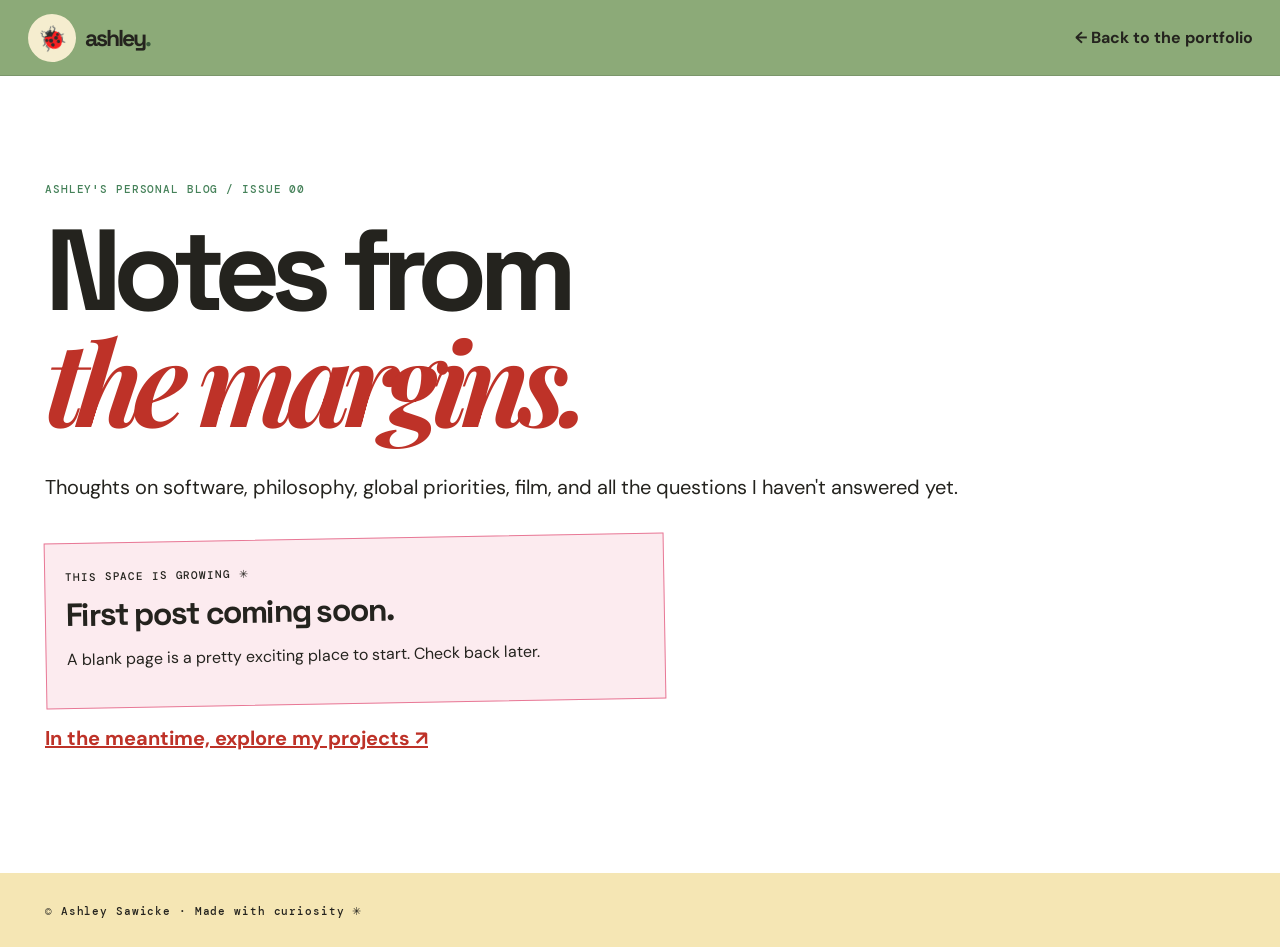
==== blog/index.html @ 568b3138 "Add blog placeholder page with portfolio navigation" ====
<!doctype html><html lang="en"><head><meta charset="utf-8"><meta name="viewport" content="width=device-width,initial-scale=1"><meta name="description" content="Thoughts on technology, philosophy, film, and global priorities by Ashley Sawicke."><title>Writing — Ashley Sawicke</title><link rel="preconnect" href="https://fonts.googleapis.com"><link href="https://fonts.googleapis.com/css2?family=DM+Mono:wght@400;500&family=DM+Sans:wght@400;500;600&family=Space+Grotesk:wght@500;700&family=Playfair+Display:ital,wght@1,600&display=swap" rel="stylesheet"><link rel="stylesheet" href="../style.css"><style>body{min-height:100vh;display:flex;flex-direction:column}.blog-page{flex:1;display:grid;align-items:center;padding:100px 0}.blog-page h1{font:700 clamp(4rem,9vw,8rem)/.95 'Space Grotesk';letter-spacing:-.08em;margin:16px 0 30px}.blog-page h1 em{font-family:'Playfair Display';color:var(--rust)}.blog-page p{font-size:20px}.blog-note{margin-top:36px;border:1px solid var(--pink);background:#fcebef;padding:20px;max-width:620px;transform:rotate(-1deg)}.blog-page a{color:var(--rust);font-weight:700}.blog-footer{padding:25px 0;background:var(--butter)}</style><script src="../script.js" defer></script></head><body><a class="skip-link" href="#main">Skip to content</a><header class="site-header"><nav class="nav-inner" aria-label="Blog navigation"><a class="brand" href="../#home"><span class="ladybug" aria-hidden="true">🐞</span><span>ashley<span class="brand-dot">.</span></span></a><a style="margin-left:auto;font-weight:700;text-decoration:none" href="../#home">← Back to the portfolio</a></nav></header><main class="blog-page" id="main"><div class="container"><span class="section-index">ASHLEY'S PERSONAL BLOG / ISSUE 00</span><h1>Notes from<br><em>the margins.</em></h1><p>Thoughts on software, philosophy, global priorities, film, and all the questions I haven't answered yet.</p><div class="blog-note"><span class="eyebrow">THIS SPACE IS GROWING ✳</span><h2 style="font-size:2rem;margin:10px 0">First post coming soon.</h2><p style="font-size:16px">A blank page is a pretty exciting place to start. Check back later.</p></div><p><a href="../#projects">In the meantime, explore my projects ↗</a></p></div></main><div class="blog-footer"><div class="container"><span class="eyebrow">© Ashley Sawicke · Made with curiosity ✳</span></div></div></body></html>
---- style.css ----
:root{--sage:rgb(140,170,120);--forest:rgb(70,130,90);--rust:rgb(190,50,40);--coral:rgb(235,95,55);--orange:rgb(240,150,70);--gold:rgb(225,175,80);--butter:rgb(245,230,180);--rose:rgb(245,200,190);--pink:rgb(232,120,150);--berry:rgb(190,60,90);--teal:rgb(70,150,150);--blue:rgb(140,175,190);--ink:#24231e;--muted:#575c54;--border:#d9dcd4}*{box-sizing:border-box}html{scroll-behavior:smooth;scroll-padding-top:89px}body{margin:0;color:var(--ink);background:#fff;font-family:'DM Sans',Arial,sans-serif;line-height:1.48;-webkit-font-smoothing:antialiased}a{color:inherit}button{font:inherit}a:focus-visible,button:focus-visible{outline:3px solid var(--berry);outline-offset:4px}::selection{background:var(--butter)}.container{width:min(1190px,calc(100% - 70px));margin:0 auto}.skip-link{position:absolute;z-index:99;top:-80px;left:15px;background:white;padding:13px}.skip-link:focus{top:10px}.eyebrow,.section-index,.project-meta,.hero-bottom,.thought-label small,.art-eyebrow,.disclosure,.hero-description small{font:500 11px/1.5 'DM Mono',monospace;letter-spacing:.08em}.site-header{height:76px;background:var(--sage);position:sticky;top:0;z-index:60;border-bottom:1px solid #7b966b}.nav-inner{height:100%;width:min(1270px,calc(100% - 55px));margin:auto;display:flex;align-items:center;gap:22px}.brand{text-decoration:none;display:flex;align-items:center;gap:9px;white-space:nowrap;font:700 23px 'Space Grotesk',sans-serif;letter-spacing:-.08em}.brand-dot{color:#39593b}.ladybug{background:#f5edcf;border-radius:50%;height:48px;width:48px;display:grid;place-items:center;transform:rotate(-12deg);transition:transform .25s}.brand:hover .ladybug{transform:rotate(14deg)}.nav-links{display:flex;margin-left:auto;gap:clamp(16px,2.6vw,35px);align-items:center}.nav-links a{text-decoration:none;font-weight:700;font-size:13px}.nav-links a:hover{text-decoration:underline;text-underline-offset:5px}.nav-links .nav-contact{border:1.5px solid var(--ink);padding:10px 17px;border-radius:30px;white-space:nowrap}.menu-toggle{display:none;border:1px solid var(--ink);background:transparent;border-radius:30px;padding:8px 13px;margin-left:auto;font-size:13px;font-weight:700}h1,h2,h3,h4{font-family:'Space Grotesk',Arial,sans-serif;letter-spacing:-.055em;line-height:1.07}p{max-width:66ch}h2{font-size:clamp(3rem,6vw,6.6rem);margin:8px 0 28px}h2 em{font-family:'Playfair Display',Georgia,serif;font-weight:600;letter-spacing:-.065em;color:var(--rust)}.hero{overflow:hidden;background:radial-gradient(circle at 86% 18%,#fdf6ed 0%,transparent 28%),white;border-bottom:1px solid var(--border)}.hero-heading-row{display:flex;align-items:end;justify-content:space-between;gap:30px;padding-top:61px}.hero-heading-row h1{font-size:clamp(5.2rem,11vw,10.6rem);letter-spacing:-.095em;line-height:.85;margin:23px 0 0}.hero-heading-row h1>span{color:var(--rust)}.name-dot{color:var(--orange)}.mini-spark{color:var(--coral);font-size:18px}.hero-description{max-width:265px;padding-bottom:5px}.hero-description p{font-size:16px;font-weight:500;line-height:1.4}.hero-asterisk{font-size:45px;color:var(--coral)}.hero-description small{color:var(--rust);display:block;margin-top:23px}.mindmap{height:665px;position:relative;isolation:isolate}.threads{position:absolute;inset:0;height:100%;width:100%;z-index:0;pointer-events:none;overflow:visible}.threads path{fill:none;stroke-width:1.75;stroke-linecap:round;opacity:.75;transition:stroke-width .2s,opacity .2s}.threads path.active{stroke-width:3.3;opacity:1}.thought{position:absolute;width:184px;z-index:2;display:block;border:2px solid currentColor;padding:8px;text-decoration:none;background:#fff;box-shadow:7px 8px 0 #201f1814;transition:transform .25s,box-shadow .25s}.thought:hover,.thought:focus-visible{transform:translateY(-10px) rotate(0deg)!important;box-shadow:10px 13px 0 #201f1826;z-index:10}.thought-art{height:130px;display:flex;align-items:center;justify-content:center;position:relative;overflow:hidden}.thought-art:before{content:"";position:absolute;inset:-30px;background:repeating-linear-gradient(130deg,transparent 0 19px,currentColor 20px 21px);opacity:.12}.thought .art-eyebrow{position:absolute;top:8px;left:8px;font:10px 'DM Mono';z-index:1}.art-type{font:700 38px/.88 'Space Grotesk';letter-spacing:-.09em;text-align:center;z-index:1;transform:rotate(-7deg)}.art-symbol{position:absolute;bottom:-22px;right:0;font-size:90px;opacity:.65}.tiny-atom{font-size:30px;vertical-align:top}.thought-label{display:block;padding:8px 4px 4px}.thought-label strong{display:block;font:700 14px/1.15 'Space Grotesk';letter-spacing:-.035em;color:var(--ink)}.thought-label small{display:block;margin-top:8px;font-size:9px;color:#5a5a52}.thought-fruit{left:2%;top:5%;transform:rotate(-7deg);color:var(--rust)}.thought-quantum{left:29%;top:1%;transform:rotate(6deg);color:#91601b}.thought-tools{right:4%;top:7%;transform:rotate(7deg);color:var(--forest)}.thought-racing{left:0;top:51%;transform:rotate(5deg);color:var(--teal)}.thought-web{right:0;top:49%;transform:rotate(-6deg);color:var(--berry)}.thought-graphs{right:30%;top:40%;width:162px;transform:rotate(-5deg);color:#b76834}.thought-graphs .thought-art{height:88px}.thought-graphs .art-type{font-size:29px}.thought-art-fruit{background:var(--rose)}.thought-art-quantum{background:var(--butter)}.thought-art-tools{background:#dbe6d3}.thought-art-racing{background:#d3e9e8}.thought-art-web{background:#f7d9e2}.thought-art-graphs{background:#f8dfbb}.hero-portrait{position:absolute;width:265px;left:50%;bottom:22px;transform:translateX(-50%);margin:0;z-index:1}.portrait-frame{height:350px;border:7px solid white;border-bottom:0;border-radius:45% 45% 9px 9px;overflow:hidden;box-shadow:0 10px 0 #dbe7d7,0 20px 30px #4b65592b;position:relative;background:#c4d4cc}.portrait-frame img{width:100%;height:100%;object-fit:cover;object-position:50% 18%;filter:saturate(.75)}.photo-placeholder-label{position:absolute;bottom:0;left:0;right:0;text-align:center;padding:9px;background:#fffbe7da;font:9px 'DM Mono';letter-spacing:.06em}.hero-portrait figcaption{text-align:center;margin-top:22px;font:italic 18px 'Playfair Display';color:var(--forest)}.hero-portrait figcaption span{color:var(--rust)}.thread-origin{position:absolute;left:50%;top:29%;height:13px;width:13px;background:var(--rust);border:3px solid white;box-shadow:0 0 0 1px var(--rust);transform:translate(-50%,-50%);border-radius:50%;z-index:5}.hero-bottom{padding:20px 0 14px;display:flex;justify-content:space-between;gap:15px;border-top:1px dashed #d6d7d0;font:11px 'DM Mono';color:var(--muted)}.hero-bottom a{text-decoration:none;color:var(--rust);font-weight:700}.hero-statement{font:700 clamp(4rem,11vw,12rem)/.8 'Space Grotesk';letter-spacing:-.095em;text-align:center;white-space:nowrap;color:#dfe9d9;transform:translateY(15%);pointer-events:none}.hero-statement span{color:var(--coral)}.section{padding:110px 0}.section-head{display:grid;grid-template-columns:180px 1fr;column-gap:30px;margin-bottom:56px}.section-index{color:var(--forest);padding-top:19px}.section-head h2{grid-column:2}.section-head>p{grid-column:2;margin:0;color:var(--muted);font-size:17px}.about-grid{display:grid;grid-template-columns:1.15fr .78fr;gap:clamp(45px,10vw,150px);padding-left:210px}.about-prose .lead{font-size:clamp(23px,2.5vw,31px);line-height:1.4;letter-spacing:-.04em}.about-prose p:not(.lead){line-height:1.57;color:#4d514b}.about-prose mark{background:#f6dfbb;box-decoration-break:clone;padding:0 2px}.text-link{display:inline-block;font-size:14px;font-weight:700;text-underline-offset:5px;text-decoration-thickness:2px;margin-top:14px;color:#9b392b}.side-note{position:relative;border:2px solid var(--sage);background:#eef3e8;padding:32px;transform:rotate(2deg);align-self:start}.side-note h3{font-size:29px;margin:18px 0;color:var(--forest)}.side-note p:not(.eyebrow){color:#424b42}.note-star{position:absolute;top:-31px;right:15px;color:var(--coral);font-size:65px}.pills{display:flex;flex-wrap:wrap;gap:7px;margin-top:20px}.pills span{padding:6px 10px;border:1px solid #b1bea7;border-radius:30px;font:11px 'DM Mono';background:white}.section-projects{background:#fbfaf6;border-top:1px solid var(--border);border-bottom:1px solid var(--border)}.projects-grid{display:grid;grid-template-columns:repeat(2,minmax(0,1fr));gap:26px}.project{border:1.5px solid #27251f;background:#fff;scroll-margin-top:90px;transition:transform .2s,box-shadow .2s}.project:hover{transform:translateY(-5px);box-shadow:9px 9px 0 #d8e4cf}.project-art{height:255px;position:relative;overflow:hidden;display:flex;align-items:center;justify-content:center}.project-art>img{width:100%;height:100%;object-fit:cover}.project-art>small{position:absolute;bottom:12px;right:12px;background:#fffbe9e8;padding:5px 7px;color:#25231e;font:9px 'DM Mono';letter-spacing:.02em}.project-overlay-type{position:absolute;left:28px;top:50%;transform:translateY(-50%) rotate(-5deg);font:700 clamp(34px,4.3vw,57px)/.91 'Space Grotesk';letter-spacing:-.075em;color:white;text-shadow:0 2px 30px #33281b8f}.project-racing .project-overlay-type{font-size:45px;color:#fff}.project-fruit{background:#b85f38}.project-quantum{background:#e9c469}.cards-visual{height:210px;width:370px;position:relative}.cards-visual>div{width:137px;height:190px;border-radius:9px;border:6px solid white;outline:2px solid #614d27;position:absolute;top:10px;left:105px;background:#e4694d;transform:rotate(-9deg);box-shadow:0 7px 12px #5f481e39;display:flex;align-items:center;justify-content:center;font:700 34px 'Space Grotesk';color:white}.cards-visual>div:first-child{background:#c04362;transform:translateX(-78px) rotate(-23deg)}.cards-visual>div:last-child{background:#78a694;transform:translateX(83px) rotate(14deg)}.cards-visual small{position:absolute;bottom:20px;text-align:center;font:9px 'DM Mono';letter-spacing:-.03em}.project-toolkit{background:#ddebd1}.mock-toolkit{width:80%;height:77%;transform:rotate(-4deg);border:3px solid #3d6546;background:#fafbf6;position:relative;box-shadow:14px 14px 0 #789a7a45}.mock-toolbar{height:30px;border-bottom:2px solid #3d6546;padding:6px 12px;font:10px 'DM Mono';color:#3d6546}.mock-toolbar>span{color:#a8483d}.mock-sidebar{width:23%;border-right:2px solid #c3d4bd;height:calc(100% - 30px);padding:15px}.mock-sidebar i{display:block;height:7px;background:#b0c8a9;margin-bottom:13px}.mock-content{position:absolute;left:29%;top:50px}.mock-content>small{font:9px 'DM Mono';color:#56815f}.mock-content>strong{display:block;font:700 clamp(22px,3vw,36px)/1 'Space Grotesk';letter-spacing:-.07em;margin:10px 0;color:#375d40}.mock-buttons b{display:inline-block;background:#d1e6c5;width:75px;height:19px;margin-right:7px}.project-racing{background:#36505a}.project-racing img{filter:brightness(.61)}.project-web{background:#f1d7df}.mock-browser{height:78%;width:80%;transform:rotate(3deg);background:#fffdfc;border:3px solid #b45170;box-shadow:12px 12px 0 #d6a4b4}.mock-browser .mock-toolbar{color:#b45170;border-color:#e8c4cf;display:flex;justify-content:space-between}.mock-browser-body{padding:18px 35px;position:relative}.mock-browser-body>i{font-size:23px;color:var(--pink)}.mock-browser-body strong{display:block;color:#a43b5e;font:700 48px/.9 'Space Grotesk';letter-spacing:-.08em}.mock-browser-body b{position:absolute;right:15px;bottom:3px;font-size:40px;color:#a43b5e}.project-graphs{background:#f4e2be}.project-graphs svg{width:95%;max-height:95%}.project-body{padding:27px 28px 32px}.project-meta{display:flex;gap:18px;color:#95634b}.project-meta span:first-child{font-weight:700;color:var(--rust)}.project h3{font-size:clamp(27px,3vw,36px);margin:16px 0 13px}.project-body p{font-size:14px;line-height:1.55;color:#4c514b;min-height:100px}.pills.tech span{background:#f7f7f4;border-color:#e0e1da}.disclosure{margin:26px 0 0;color:#646760;letter-spacing:0}.timeline{margin-left:210px;border-top:1px solid var(--ink)}.timeline-entry{display:grid;grid-template-columns:170px 1fr;gap:30px;padding:35px 0;border-bottom:1px solid var(--border)}.timeline-entry time{font:12px 'DM Mono';color:var(--forest);padding-top:6px}.timeline-content{position:relative}.timeline-content:before{content:"";position:absolute;left:-23px;top:7px;height:11px;width:11px;border:2px solid var(--coral);background:#fff;border-radius:50%}.timeline-content h3{font-size:28px;margin:9px 0}.timeline-content>strong{display:block;font-size:14px;color:#974e36}.timeline-content p{font-size:14px;color:#4c514b}.timeline-content a{font-weight:700;color:var(--rust);font-size:13px;text-underline-offset:4px}.section-resume{background:#edf3e9;border-top:1px solid #cbdac5;border-bottom:1px solid #cbdac5}.resume-grid{display:grid;grid-template-columns:1fr 1fr;gap:22px}.resume-box{border:1px solid #c3d0bb;background:white;padding:30px}.resume-wide{grid-column:1/-1}.resume-box h3{font-size:27px;color:#4a8159;border-bottom:1px solid #d6dfd0;padding-bottom:13px;margin:0 0 21px}.resume-box p,.resume-box li{font-size:14px;line-height:1.52;color:#40453f}.resume-box ul{padding-left:20px;margin:0}.resume-box li{margin-bottom:8px}.resume-box a{color:#9a392e;text-underline-offset:3px}.resume-job+ .resume-job{border-top:1px solid #e4e5e0;margin-top:24px;padding-top:18px}.resume-job h4{font-size:19px;margin:0;display:flex;gap:20px;justify-content:space-between}.resume-job h4 span{font:11px 'DM Mono';letter-spacing:0;color:#557356}.resume-role{color:#9a4b36!important;font-weight:700}.resume-print{margin-top:14px;border:1.5px solid var(--ink);border-radius:50px;padding:12px 16px;background:#f7efd7;font-weight:700;cursor:pointer}.resume-print:hover{background:var(--butter)}.writing-grid{display:grid;grid-template-columns:1fr .7fr;gap:80px;align-items:center}.writing-grid h2{margin-top:28px}.writing-grid>div:first-child>p{color:#4c514b;font-size:17px}.writing-link{display:inline-block;background:#e9d6b6;padding:13px 20px;border:1px solid var(--rust);border-radius:30px;text-decoration:none;font-weight:700;margin-top:18px}.writing-link:hover{background:#f3d2c8}.writing-art{min-height:380px;transform:rotate(5deg);background:#f3d7de;border:2px solid #b74c68;padding:34px;position:relative;display:flex;flex-direction:column;justify-content:space-between;font:italic 60px/.99 'Playfair Display';color:#9e3156;box-shadow:15px 15px 0 #f1e5cf}.writing-art i{font:100px 'Space Grotesk';color:var(--coral);align-self:center}.writing-art span:last-child{text-align:right;font-size:40px}.section-contact{background:var(--butter);padding:110px 0 35px}.section-contact h2{font-size:clamp(3.1rem,7.3vw,7.5rem);margin:25px 0}.section-contact h2 em{color:#bd5135}.section-contact> .container>p{font-size:19px}.contact-links{display:flex;flex-wrap:wrap;gap:14px;margin-top:30px;margin-bottom:110px}.contact-links a{padding:14px 23px;border:2px solid var(--ink);background:#fff;border-radius:50px;text-decoration:none;font-weight:700}.contact-links a:hover{background:var(--rose)}footer{display:flex;justify-content:space-between;gap:20px;border-top:1px solid #b9aa86;padding-top:23px;font:11px 'DM Mono'}footer a{text-decoration:none;font-weight:700}@media(max-width:950px){.about-grid{padding-left:0}.timeline{margin-left:0}.section-head{grid-template-columns:140px 1fr}.mindmap{height:720px}.thought{width:155px}.thought-art{height:110px}.thought-fruit{left:0;top:4%}.thought-quantum{left:32%;top:0}.thought-tools{right:0;top:10%}.thought-racing{left:0;top:50%}.thought-web{right:0;top:50%}.thought-graphs{right:26%;top:35%}.hero-portrait{width:225px}.portrait-frame{height:325px}}@media(max-width:740px){.nav-inner{width:calc(100% - 36px)}.menu-toggle{display:block}.nav-links{display:none;position:absolute;top:75px;left:0;right:0;flex-direction:column;align-items:stretch;gap:0;margin:0;padding:12px 23px 23px;background:var(--sage);border-bottom:2px solid #6a8560}.nav-links.open{display:flex}.nav-links a{padding:12px}.nav-links .nav-contact{margin-top:8px;text-align:center}.hero-heading-row{align-items:start;flex-direction:column;gap:20px;padding-top:41px}.hero-heading-row h1{font-size:clamp(5rem,16vw,7.5rem)}.hero-description{display:flex;align-items:center;max-width:none;gap:18px}.hero-description .hero-asterisk{font-size:35px}.hero-description p{font-size:13px}.hero-description small{display:none}.container{width:calc(100% - 36px)}.mindmap{height:760px}.threads,.thread-origin{display:none}.thought{width:40%;min-width:0;padding:6px}.thought-art{height:81px}.thought .art-type{font-size:clamp(23px,5vw,36px)}.thought-label strong{font-size:12px}.thought-label small{font-size:8px}.thought-fruit{left:0;top:3%}.thought-quantum{left:auto;right:1%;top:1%}.thought-tools{right:0;top:25%}.thought-racing{left:0;top:28%}.thought-web{right:0;top:49%}.thought-graphs{left:0;right:auto;top:54%;width:40%}.thought-graphs .thought-art{height:75px}.hero-portrait{width:200px;bottom:25px}.portrait-frame{height:270px}.hero-bottom{font-size:9px}.hero-statement{font-size:12vw}.section{padding:70px 0}.section-head{display:block;margin-bottom:35px}.section-head h2{margin:16px 0}.about-grid,.projects-grid,.resume-grid,.writing-grid{grid-template-columns:1fr}.side-note{margin:15px 12px}.project-body p{min-height:0}.timeline-entry{grid-template-columns:1fr;gap:10px}.timeline-content:before{display:none}.resume-wide{grid-column:auto}.resume-job h4{display:block}.resume-job h4 span{display:block;margin-top:6px}.writing-grid{gap:40px}.writing-art{min-height:280px;font-size:45px}.section-contact{padding-top:75px}.contact-links{margin-bottom:65px}footer{flex-wrap:wrap}}@media(max-width:360px){.thought-label strong{font-size:10px}.hero-portrait{width:172px}.mindmap{height:735px}}@media(prefers-reduced-motion:reduce){*,*:before,*:after{animation-duration:.001ms!important;transition-duration:.001ms!important;scroll-behavior:auto!important}}@media print{.site-header,.hero,.section-about,.section-projects,.section-experience,.section-writing,.section-contact,.resume-print{display:none!important}.section-resume{padding:0;background:white}.resume-box{break-inside:avoid}.section-head h2{font-size:40px}.resume-grid{gap:8px}.resume-box{padding:12px}body{font-size:11px}}
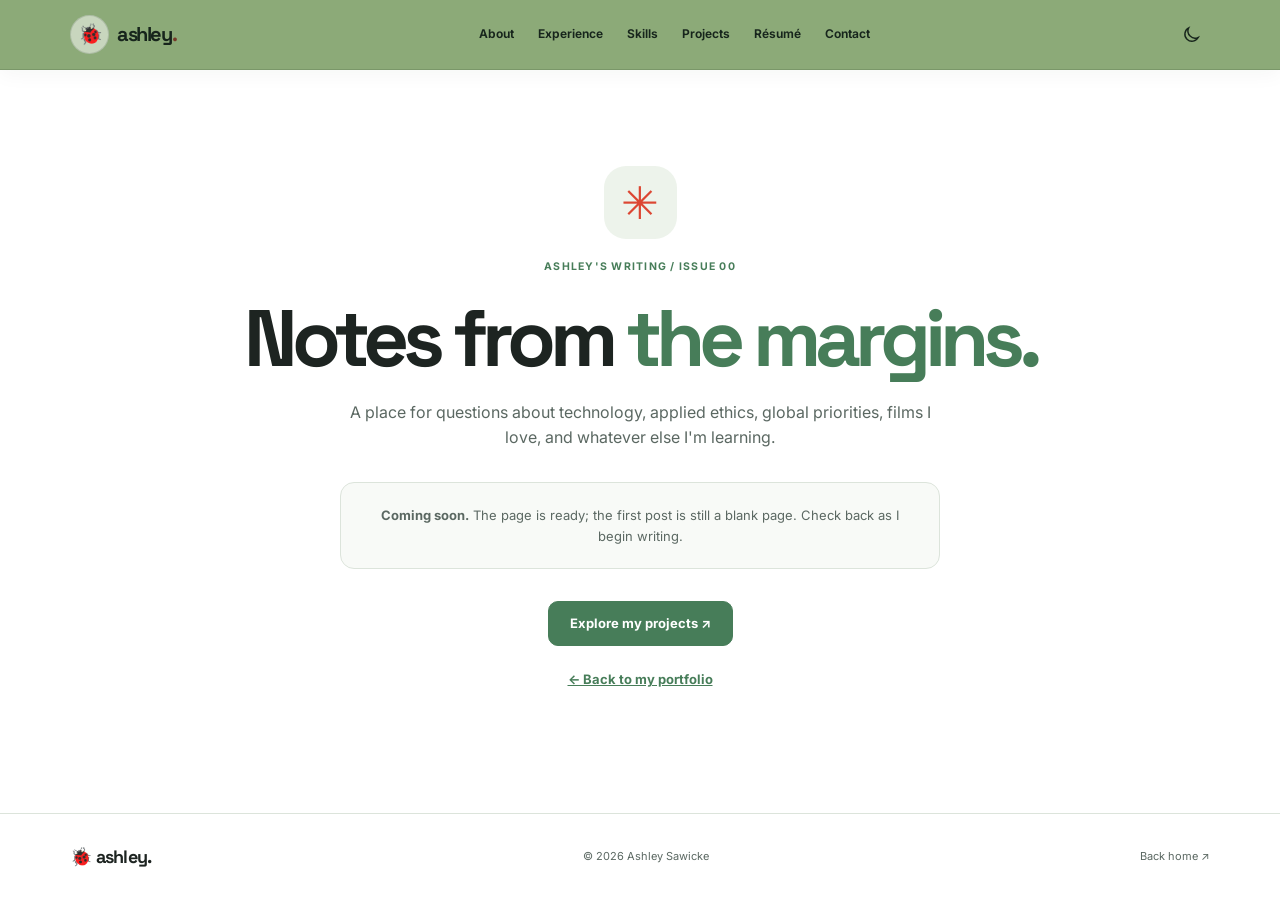
==== commit 4f2bfb85: "Match personal blog placeholder to clean light/dark portfolio" ====
--- a/blog/index.html
+++ b/blog/index.html
@@ -1 +1,4 @@
-<!doctype html><html lang="en"><head><meta charset="utf-8"><meta name="viewport" content="width=device-width,initial-scale=1"><meta name="description" content="Thoughts on technology, philosophy, film, and global priorities by Ashley Sawicke."><title>Writing — Ashley Sawicke</title><link rel="preconnect" href="https://fonts.googleapis.com"><link href="https://fonts.googleapis.com/css2?family=DM+Mono:wght@400;500&family=DM+Sans:wght@400;500;600&family=Space+Grotesk:wght@500;700&family=Playfair+Display:ital,wght@1,600&display=swap" rel="stylesheet"><link rel="stylesheet" href="../style.css"><style>body{min-height:100vh;display:flex;flex-direction:column}.blog-page{flex:1;display:grid;align-items:center;padding:100px 0}.blog-page h1{font:700 clamp(4rem,9vw,8rem)/.95 'Space Grotesk';letter-spacing:-.08em;margin:16px 0 30px}.blog-page h1 em{font-family:'Playfair Display';color:var(--rust)}.blog-page p{font-size:20px}.blog-note{margin-top:36px;border:1px solid var(--pink);background:#fcebef;padding:20px;max-width:620px;transform:rotate(-1deg)}.blog-page a{color:var(--rust);font-weight:700}.blog-footer{padding:25px 0;background:var(--butter)}</style><script src="../script.js" defer></script></head><body><a class="skip-link" href="#main">Skip to content</a><header class="site-header"><nav class="nav-inner" aria-label="Blog navigation"><a class="brand" href="../#home"><span class="ladybug" aria-hidden="true">🐞</span><span>ashley<span class="brand-dot">.</span></span></a><a style="margin-left:auto;font-weight:700;text-decoration:none" href="../#home">← Back to the portfolio</a></nav></header><main class="blog-page" id="main"><div class="container"><span class="section-index">ASHLEY'S PERSONAL BLOG / ISSUE 00</span><h1>Notes from<br><em>the margins.</em></h1><p>Thoughts on software, philosophy, global priorities, film, and all the questions I haven't answered yet.</p><div class="blog-note"><span class="eyebrow">THIS SPACE IS GROWING ✳</span><h2 style="font-size:2rem;margin:10px 0">First post coming soon.</h2><p style="font-size:16px">A blank page is a pretty exciting place to start. Check back later.</p></div><p><a href="../#projects">In the meantime, explore my projects ↗</a></p></div></main><div class="blog-footer"><div class="container"><span class="eyebrow">© Ashley Sawicke · Made with curiosity ✳</span></div></div></body></html>+<!doctype html><html lang="en" data-theme="light">
+<head><meta charset="utf-8"><meta name="viewport" content="width=device-width,initial-scale=1"><meta name="theme-color" content="#8caa78"><meta name="description" content="Ashley Sawicke's personal blog — software, philosophy, film, and interesting questions."><title>Writing | Ashley Sawicke</title><link rel="preconnect" href="https://fonts.googleapis.com"><link rel="preconnect" href="https://fonts.gstatic.com" crossorigin><link href="https://fonts.googleapis.com/css2?family=Inter:wght@400;500;600;700&family=Space+Grotesk:wght@400;500;600;700&display=swap" rel="stylesheet"><link rel="stylesheet" href="../style.css"><script>try{if(localStorage.getItem('ashley-theme')==='dark')document.documentElement.dataset.theme='dark'}catch(e){}</script><script src="../script.js" defer></script><style>.blog-main{flex:1;display:flex;align-items:center;justify-content:center;text-align:center;min-height:calc(100vh - 160px);padding:90px 0}.blog-main h1{font:700 clamp(47px,7vw,80px)/1.05 'Space Grotesk';letter-spacing:-.075em;margin:20px auto;max-width:800px}.blog-main h1 span{color:var(--primary)}.blog-main p{font-size:16px;max-width:610px;margin:0 auto 25px}.blog-symbol{height:73px;width:73px;margin:0 auto 20px;border-radius:22px;background:var(--pill);color:var(--coral);display:grid;place-items:center;font-size:45px}.blog-box{padding:22px;margin:32px auto;max-width:600px;background:var(--surface-alt);border:1px solid var(--line);border-radius:14px;color:var(--muted);font-size:13px}body{min-height:100vh;display:flex;flex-direction:column}</style></head>
+<body><a class="skip-link" href="#main">Skip to content</a><header class="site-header"><div class="nav container"><a class="logo" href="../#home" aria-label="Back to Ashley's homepage"><span class="bug" aria-hidden="true">🐞</span><strong>ashley<span>.</span></strong></a><nav class="site-menu" id="site-menu" aria-label="Blog navigation"><a href="../#about">About</a><a href="../#experience">Experience</a><a href="../#skills">Skills</a><a href="../#projects">Projects</a><a href="../#resume">Résumé</a><a href="../#contact">Contact</a></nav><div class="nav-actions"><button class="theme-toggle" id="theme-toggle" type="button" aria-label="Switch to dark mode" title="Toggle light/dark theme"><svg class="moon" viewBox="0 0 24 24" aria-hidden="true"><path d="M20.7 15.5a9 9 0 0 1-12.2-12A9 9 0 1 0 20.7 15.5Z" fill="none" stroke="currentColor" stroke-width="1.8"/></svg><svg class="sun" viewBox="0 0 24 24" aria-hidden="true"><circle cx="12" cy="12" r="4" stroke="currentColor" fill="none" stroke-width="2"/><path d="M12 2v2m0 16v2M2 12h2m16 0h2M5 5l2 2m10 10 2 2M5 19l2-2m10-10 2-2" stroke="currentColor" stroke-width="1.8"/></svg></button><button class="menu-button" type="button" id="menu-button" aria-controls="site-menu" aria-expanded="false" aria-label="Open navigation menu"><span></span><span></span><span></span></button></div></div></header>
+<main id="main" class="blog-main"><div class="container"><div class="blog-symbol" aria-hidden="true">✳</div><span class="section-kicker">ASHLEY'S WRITING / ISSUE 00</span><h1>Notes from <span>the margins.</span></h1><p>A place for questions about technology, applied ethics, global priorities, films I love, and whatever else I'm learning.</p><div class="blog-box"><strong>Coming soon.</strong> The page is ready; the first post is still a blank page. Check back as I begin writing.</div><a href="../#projects" class="button button-primary">Explore my projects ↗</a><p style="margin-top:20px"><a href="../#home" style="color:var(--primary);font-size:13px;font-weight:700">← Back to my portfolio</a></p></div></main><footer class="footer"><div class="container"><a class="footer-logo" href="../#home">🐞 ashley.</a><p>© <span id="year">2026</span> Ashley Sawicke</p><a href="../#home">Back home ↗</a></div></footer></body></html>
--- a/style.css
+++ b/style.css
@@ -1 +1,27 @@
-:root{--sage:rgb(140,170,120);--forest:rgb(70,130,90);--rust:rgb(190,50,40);--coral:rgb(235,95,55);--orange:rgb(240,150,70);--gold:rgb(225,175,80);--butter:rgb(245,230,180);--rose:rgb(245,200,190);--pink:rgb(232,120,150);--berry:rgb(190,60,90);--teal:rgb(70,150,150);--blue:rgb(140,175,190);--ink:#24231e;--muted:#575c54;--border:#d9dcd4}*{box-sizing:border-box}html{scroll-behavior:smooth;scroll-padding-top:89px}body{margin:0;color:var(--ink);background:#fff;font-family:'DM Sans',Arial,sans-serif;line-height:1.48;-webkit-font-smoothing:antialiased}a{color:inherit}button{font:inherit}a:focus-visible,button:focus-visible{outline:3px solid var(--berry);outline-offset:4px}::selection{background:var(--butter)}.container{width:min(1190px,calc(100% - 70px));margin:0 auto}.skip-link{position:absolute;z-index:99;top:-80px;left:15px;background:white;padding:13px}.skip-link:focus{top:10px}.eyebrow,.section-index,.project-meta,.hero-bottom,.thought-label small,.art-eyebrow,.disclosure,.hero-description small{font:500 11px/1.5 'DM Mono',monospace;letter-spacing:.08em}.site-header{height:76px;background:var(--sage);position:sticky;top:0;z-index:60;border-bottom:1px solid #7b966b}.nav-inner{height:100%;width:min(1270px,calc(100% - 55px));margin:auto;display:flex;align-items:center;gap:22px}.brand{text-decoration:none;display:flex;align-items:center;gap:9px;white-space:nowrap;font:700 23px 'Space Grotesk',sans-serif;letter-spacing:-.08em}.brand-dot{color:#39593b}.ladybug{background:#f5edcf;border-radius:50%;height:48px;width:48px;display:grid;place-items:center;transform:rotate(-12deg);transition:transform .25s}.brand:hover .ladybug{transform:rotate(14deg)}.nav-links{display:flex;margin-left:auto;gap:clamp(16px,2.6vw,35px);align-items:center}.nav-links a{text-decoration:none;font-weight:700;font-size:13px}.nav-links a:hover{text-decoration:underline;text-underline-offset:5px}.nav-links .nav-contact{border:1.5px solid var(--ink);padding:10px 17px;border-radius:30px;white-space:nowrap}.menu-toggle{display:none;border:1px solid var(--ink);background:transparent;border-radius:30px;padding:8px 13px;margin-left:auto;font-size:13px;font-weight:700}h1,h2,h3,h4{font-family:'Space Grotesk',Arial,sans-serif;letter-spacing:-.055em;line-height:1.07}p{max-width:66ch}h2{font-size:clamp(3rem,6vw,6.6rem);margin:8px 0 28px}h2 em{font-family:'Playfair Display',Georgia,serif;font-weight:600;letter-spacing:-.065em;color:var(--rust)}.hero{overflow:hidden;background:radial-gradient(circle at 86% 18%,#fdf6ed 0%,transparent 28%),white;border-bottom:1px solid var(--border)}.hero-heading-row{display:flex;align-items:end;justify-content:space-between;gap:30px;padding-top:61px}.hero-heading-row h1{font-size:clamp(5.2rem,11vw,10.6rem);letter-spacing:-.095em;line-height:.85;margin:23px 0 0}.hero-heading-row h1>span{color:var(--rust)}.name-dot{color:var(--orange)}.mini-spark{color:var(--coral);font-size:18px}.hero-description{max-width:265px;padding-bottom:5px}.hero-description p{font-size:16px;font-weight:500;line-height:1.4}.hero-asterisk{font-size:45px;color:var(--coral)}.hero-description small{color:var(--rust);display:block;margin-top:23px}.mindmap{height:665px;position:relative;isolation:isolate}.threads{position:absolute;inset:0;height:100%;width:100%;z-index:0;pointer-events:none;overflow:visible}.threads path{fill:none;stroke-width:1.75;stroke-linecap:round;opacity:.75;transition:stroke-width .2s,opacity .2s}.threads path.active{stroke-width:3.3;opacity:1}.thought{position:absolute;width:184px;z-index:2;display:block;border:2px solid currentColor;padding:8px;text-decoration:none;background:#fff;box-shadow:7px 8px 0 #201f1814;transition:transform .25s,box-shadow .25s}.thought:hover,.thought:focus-visible{transform:translateY(-10px) rotate(0deg)!important;box-shadow:10px 13px 0 #201f1826;z-index:10}.thought-art{height:130px;display:flex;align-items:center;justify-content:center;position:relative;overflow:hidden}.thought-art:before{content:"";position:absolute;inset:-30px;background:repeating-linear-gradient(130deg,transparent 0 19px,currentColor 20px 21px);opacity:.12}.thought .art-eyebrow{position:absolute;top:8px;left:8px;font:10px 'DM Mono';z-index:1}.art-type{font:700 38px/.88 'Space Grotesk';letter-spacing:-.09em;text-align:center;z-index:1;transform:rotate(-7deg)}.art-symbol{position:absolute;bottom:-22px;right:0;font-size:90px;opacity:.65}.tiny-atom{font-size:30px;vertical-align:top}.thought-label{display:block;padding:8px 4px 4px}.thought-label strong{display:block;font:700 14px/1.15 'Space Grotesk';letter-spacing:-.035em;color:var(--ink)}.thought-label small{display:block;margin-top:8px;font-size:9px;color:#5a5a52}.thought-fruit{left:2%;top:5%;transform:rotate(-7deg);color:var(--rust)}.thought-quantum{left:29%;top:1%;transform:rotate(6deg);color:#91601b}.thought-tools{right:4%;top:7%;transform:rotate(7deg);color:var(--forest)}.thought-racing{left:0;top:51%;transform:rotate(5deg);color:var(--teal)}.thought-web{right:0;top:49%;transform:rotate(-6deg);color:var(--berry)}.thought-graphs{right:30%;top:40%;width:162px;transform:rotate(-5deg);color:#b76834}.thought-graphs .thought-art{height:88px}.thought-graphs .art-type{font-size:29px}.thought-art-fruit{background:var(--rose)}.thought-art-quantum{background:var(--butter)}.thought-art-tools{background:#dbe6d3}.thought-art-racing{background:#d3e9e8}.thought-art-web{background:#f7d9e2}.thought-art-graphs{background:#f8dfbb}.hero-portrait{position:absolute;width:265px;left:50%;bottom:22px;transform:translateX(-50%);margin:0;z-index:1}.portrait-frame{height:350px;border:7px solid white;border-bottom:0;border-radius:45% 45% 9px 9px;overflow:hidden;box-shadow:0 10px 0 #dbe7d7,0 20px 30px #4b65592b;position:relative;background:#c4d4cc}.portrait-frame img{width:100%;height:100%;object-fit:cover;object-position:50% 18%;filter:saturate(.75)}.photo-placeholder-label{position:absolute;bottom:0;left:0;right:0;text-align:center;padding:9px;background:#fffbe7da;font:9px 'DM Mono';letter-spacing:.06em}.hero-portrait figcaption{text-align:center;margin-top:22px;font:italic 18px 'Playfair Display';color:var(--forest)}.hero-portrait figcaption span{color:var(--rust)}.thread-origin{position:absolute;left:50%;top:29%;height:13px;width:13px;background:var(--rust);border:3px solid white;box-shadow:0 0 0 1px var(--rust);transform:translate(-50%,-50%);border-radius:50%;z-index:5}.hero-bottom{padding:20px 0 14px;display:flex;justify-content:space-between;gap:15px;border-top:1px dashed #d6d7d0;font:11px 'DM Mono';color:var(--muted)}.hero-bottom a{text-decoration:none;color:var(--rust);font-weight:700}.hero-statement{font:700 clamp(4rem,11vw,12rem)/.8 'Space Grotesk';letter-spacing:-.095em;text-align:center;white-space:nowrap;color:#dfe9d9;transform:translateY(15%);pointer-events:none}.hero-statement span{color:var(--coral)}.section{padding:110px 0}.section-head{display:grid;grid-template-columns:180px 1fr;column-gap:30px;margin-bottom:56px}.section-index{color:var(--forest);padding-top:19px}.section-head h2{grid-column:2}.section-head>p{grid-column:2;margin:0;color:var(--muted);font-size:17px}.about-grid{display:grid;grid-template-columns:1.15fr .78fr;gap:clamp(45px,10vw,150px);padding-left:210px}.about-prose .lead{font-size:clamp(23px,2.5vw,31px);line-height:1.4;letter-spacing:-.04em}.about-prose p:not(.lead){line-height:1.57;color:#4d514b}.about-prose mark{background:#f6dfbb;box-decoration-break:clone;padding:0 2px}.text-link{display:inline-block;font-size:14px;font-weight:700;text-underline-offset:5px;text-decoration-thickness:2px;margin-top:14px;color:#9b392b}.side-note{position:relative;border:2px solid var(--sage);background:#eef3e8;padding:32px;transform:rotate(2deg);align-self:start}.side-note h3{font-size:29px;margin:18px 0;color:var(--forest)}.side-note p:not(.eyebrow){color:#424b42}.note-star{position:absolute;top:-31px;right:15px;color:var(--coral);font-size:65px}.pills{display:flex;flex-wrap:wrap;gap:7px;margin-top:20px}.pills span{padding:6px 10px;border:1px solid #b1bea7;border-radius:30px;font:11px 'DM Mono';background:white}.section-projects{background:#fbfaf6;border-top:1px solid var(--border);border-bottom:1px solid var(--border)}.projects-grid{display:grid;grid-template-columns:repeat(2,minmax(0,1fr));gap:26px}.project{border:1.5px solid #27251f;background:#fff;scroll-margin-top:90px;transition:transform .2s,box-shadow .2s}.project:hover{transform:translateY(-5px);box-shadow:9px 9px 0 #d8e4cf}.project-art{height:255px;position:relative;overflow:hidden;display:flex;align-items:center;justify-content:center}.project-art>img{width:100%;height:100%;object-fit:cover}.project-art>small{position:absolute;bottom:12px;right:12px;background:#fffbe9e8;padding:5px 7px;color:#25231e;font:9px 'DM Mono';letter-spacing:.02em}.project-overlay-type{position:absolute;left:28px;top:50%;transform:translateY(-50%) rotate(-5deg);font:700 clamp(34px,4.3vw,57px)/.91 'Space Grotesk';letter-spacing:-.075em;color:white;text-shadow:0 2px 30px #33281b8f}.project-racing .project-overlay-type{font-size:45px;color:#fff}.project-fruit{background:#b85f38}.project-quantum{background:#e9c469}.cards-visual{height:210px;width:370px;position:relative}.cards-visual>div{width:137px;height:190px;border-radius:9px;border:6px solid white;outline:2px solid #614d27;position:absolute;top:10px;left:105px;background:#e4694d;transform:rotate(-9deg);box-shadow:0 7px 12px #5f481e39;display:flex;align-items:center;justify-content:center;font:700 34px 'Space Grotesk';color:white}.cards-visual>div:first-child{background:#c04362;transform:translateX(-78px) rotate(-23deg)}.cards-visual>div:last-child{background:#78a694;transform:translateX(83px) rotate(14deg)}.cards-visual small{position:absolute;bottom:20px;text-align:center;font:9px 'DM Mono';letter-spacing:-.03em}.project-toolkit{background:#ddebd1}.mock-toolkit{width:80%;height:77%;transform:rotate(-4deg);border:3px solid #3d6546;background:#fafbf6;position:relative;box-shadow:14px 14px 0 #789a7a45}.mock-toolbar{height:30px;border-bottom:2px solid #3d6546;padding:6px 12px;font:10px 'DM Mono';color:#3d6546}.mock-toolbar>span{color:#a8483d}.mock-sidebar{width:23%;border-right:2px solid #c3d4bd;height:calc(100% - 30px);padding:15px}.mock-sidebar i{display:block;height:7px;background:#b0c8a9;margin-bottom:13px}.mock-content{position:absolute;left:29%;top:50px}.mock-content>small{font:9px 'DM Mono';color:#56815f}.mock-content>strong{display:block;font:700 clamp(22px,3vw,36px)/1 'Space Grotesk';letter-spacing:-.07em;margin:10px 0;color:#375d40}.mock-buttons b{display:inline-block;background:#d1e6c5;width:75px;height:19px;margin-right:7px}.project-racing{background:#36505a}.project-racing img{filter:brightness(.61)}.project-web{background:#f1d7df}.mock-browser{height:78%;width:80%;transform:rotate(3deg);background:#fffdfc;border:3px solid #b45170;box-shadow:12px 12px 0 #d6a4b4}.mock-browser .mock-toolbar{color:#b45170;border-color:#e8c4cf;display:flex;justify-content:space-between}.mock-browser-body{padding:18px 35px;position:relative}.mock-browser-body>i{font-size:23px;color:var(--pink)}.mock-browser-body strong{display:block;color:#a43b5e;font:700 48px/.9 'Space Grotesk';letter-spacing:-.08em}.mock-browser-body b{position:absolute;right:15px;bottom:3px;font-size:40px;color:#a43b5e}.project-graphs{background:#f4e2be}.project-graphs svg{width:95%;max-height:95%}.project-body{padding:27px 28px 32px}.project-meta{display:flex;gap:18px;color:#95634b}.project-meta span:first-child{font-weight:700;color:var(--rust)}.project h3{font-size:clamp(27px,3vw,36px);margin:16px 0 13px}.project-body p{font-size:14px;line-height:1.55;color:#4c514b;min-height:100px}.pills.tech span{background:#f7f7f4;border-color:#e0e1da}.disclosure{margin:26px 0 0;color:#646760;letter-spacing:0}.timeline{margin-left:210px;border-top:1px solid var(--ink)}.timeline-entry{display:grid;grid-template-columns:170px 1fr;gap:30px;padding:35px 0;border-bottom:1px solid var(--border)}.timeline-entry time{font:12px 'DM Mono';color:var(--forest);padding-top:6px}.timeline-content{position:relative}.timeline-content:before{content:"";position:absolute;left:-23px;top:7px;height:11px;width:11px;border:2px solid var(--coral);background:#fff;border-radius:50%}.timeline-content h3{font-size:28px;margin:9px 0}.timeline-content>strong{display:block;font-size:14px;color:#974e36}.timeline-content p{font-size:14px;color:#4c514b}.timeline-content a{font-weight:700;color:var(--rust);font-size:13px;text-underline-offset:4px}.section-resume{background:#edf3e9;border-top:1px solid #cbdac5;border-bottom:1px solid #cbdac5}.resume-grid{display:grid;grid-template-columns:1fr 1fr;gap:22px}.resume-box{border:1px solid #c3d0bb;background:white;padding:30px}.resume-wide{grid-column:1/-1}.resume-box h3{font-size:27px;color:#4a8159;border-bottom:1px solid #d6dfd0;padding-bottom:13px;margin:0 0 21px}.resume-box p,.resume-box li{font-size:14px;line-height:1.52;color:#40453f}.resume-box ul{padding-left:20px;margin:0}.resume-box li{margin-bottom:8px}.resume-box a{color:#9a392e;text-underline-offset:3px}.resume-job+ .resume-job{border-top:1px solid #e4e5e0;margin-top:24px;padding-top:18px}.resume-job h4{font-size:19px;margin:0;display:flex;gap:20px;justify-content:space-between}.resume-job h4 span{font:11px 'DM Mono';letter-spacing:0;color:#557356}.resume-role{color:#9a4b36!important;font-weight:700}.resume-print{margin-top:14px;border:1.5px solid var(--ink);border-radius:50px;padding:12px 16px;background:#f7efd7;font-weight:700;cursor:pointer}.resume-print:hover{background:var(--butter)}.writing-grid{display:grid;grid-template-columns:1fr .7fr;gap:80px;align-items:center}.writing-grid h2{margin-top:28px}.writing-grid>div:first-child>p{color:#4c514b;font-size:17px}.writing-link{display:inline-block;background:#e9d6b6;padding:13px 20px;border:1px solid var(--rust);border-radius:30px;text-decoration:none;font-weight:700;margin-top:18px}.writing-link:hover{background:#f3d2c8}.writing-art{min-height:380px;transform:rotate(5deg);background:#f3d7de;border:2px solid #b74c68;padding:34px;position:relative;display:flex;flex-direction:column;justify-content:space-between;font:italic 60px/.99 'Playfair Display';color:#9e3156;box-shadow:15px 15px 0 #f1e5cf}.writing-art i{font:100px 'Space Grotesk';color:var(--coral);align-self:center}.writing-art span:last-child{text-align:right;font-size:40px}.section-contact{background:var(--butter);padding:110px 0 35px}.section-contact h2{font-size:clamp(3.1rem,7.3vw,7.5rem);margin:25px 0}.section-contact h2 em{color:#bd5135}.section-contact> .container>p{font-size:19px}.contact-links{display:flex;flex-wrap:wrap;gap:14px;margin-top:30px;margin-bottom:110px}.contact-links a{padding:14px 23px;border:2px solid var(--ink);background:#fff;border-radius:50px;text-decoration:none;font-weight:700}.contact-links a:hover{background:var(--rose)}footer{display:flex;justify-content:space-between;gap:20px;border-top:1px solid #b9aa86;padding-top:23px;font:11px 'DM Mono'}footer a{text-decoration:none;font-weight:700}@media(max-width:950px){.about-grid{padding-left:0}.timeline{margin-left:0}.section-head{grid-template-columns:140px 1fr}.mindmap{height:720px}.thought{width:155px}.thought-art{height:110px}.thought-fruit{left:0;top:4%}.thought-quantum{left:32%;top:0}.thought-tools{right:0;top:10%}.thought-racing{left:0;top:50%}.thought-web{right:0;top:50%}.thought-graphs{right:26%;top:35%}.hero-portrait{width:225px}.portrait-frame{height:325px}}@media(max-width:740px){.nav-inner{width:calc(100% - 36px)}.menu-toggle{display:block}.nav-links{display:none;position:absolute;top:75px;left:0;right:0;flex-direction:column;align-items:stretch;gap:0;margin:0;padding:12px 23px 23px;background:var(--sage);border-bottom:2px solid #6a8560}.nav-links.open{display:flex}.nav-links a{padding:12px}.nav-links .nav-contact{margin-top:8px;text-align:center}.hero-heading-row{align-items:start;flex-direction:column;gap:20px;padding-top:41px}.hero-heading-row h1{font-size:clamp(5rem,16vw,7.5rem)}.hero-description{display:flex;align-items:center;max-width:none;gap:18px}.hero-description .hero-asterisk{font-size:35px}.hero-description p{font-size:13px}.hero-description small{display:none}.container{width:calc(100% - 36px)}.mindmap{height:760px}.threads,.thread-origin{display:none}.thought{width:40%;min-width:0;padding:6px}.thought-art{height:81px}.thought .art-type{font-size:clamp(23px,5vw,36px)}.thought-label strong{font-size:12px}.thought-label small{font-size:8px}.thought-fruit{left:0;top:3%}.thought-quantum{left:auto;right:1%;top:1%}.thought-tools{right:0;top:25%}.thought-racing{left:0;top:28%}.thought-web{right:0;top:49%}.thought-graphs{left:0;right:auto;top:54%;width:40%}.thought-graphs .thought-art{height:75px}.hero-portrait{width:200px;bottom:25px}.portrait-frame{height:270px}.hero-bottom{font-size:9px}.hero-statement{font-size:12vw}.section{padding:70px 0}.section-head{display:block;margin-bottom:35px}.section-head h2{margin:16px 0}.about-grid,.projects-grid,.resume-grid,.writing-grid{grid-template-columns:1fr}.side-note{margin:15px 12px}.project-body p{min-height:0}.timeline-entry{grid-template-columns:1fr;gap:10px}.timeline-content:before{display:none}.resume-wide{grid-column:auto}.resume-job h4{display:block}.resume-job h4 span{display:block;margin-top:6px}.writing-grid{gap:40px}.writing-art{min-height:280px;font-size:45px}.section-contact{padding-top:75px}.contact-links{margin-bottom:65px}footer{flex-wrap:wrap}}@media(max-width:360px){.thought-label strong{font-size:10px}.hero-portrait{width:172px}.mindmap{height:735px}}@media(prefers-reduced-motion:reduce){*,*:before,*:after{animation-duration:.001ms!important;transition-duration:.001ms!important;scroll-behavior:auto!important}}@media print{.site-header,.hero,.section-about,.section-projects,.section-experience,.section-writing,.section-contact,.resume-print{display:none!important}.section-resume{padding:0;background:white}.resume-box{break-inside:avoid}.section-head h2{font-size:40px}.resume-grid{gap:8px}.resume-box{padding:12px}body{font-size:11px}}+:root{color-scheme:light;--bg:#ffffff;--surface:#ffffff;--surface-alt:#f8faf7;--ink:#1d2421;--muted:#5b6862;--line:#dce4db;--line-strong:#c5d0c2;--nav:rgb(140,170,120);--nav-ink:#17251c;--sage:rgb(140,170,120);--forest:#467b55;--coral:rgb(220,70,50);--rust:rgb(190,50,40);--pink:rgb(232,120,150);--berry:rgb(190,60,90);--orange:rgb(240,150,70);--gold:rgb(225,175,80);--butter:rgb(245,230,180);--rose:rgb(245,200,190);--teal:rgb(70,150,150);--blue:rgb(140,175,190);--primary:#477d59;--primary-contrast:#fff;--pill:#edf3eb;--shadow:0 14px 40px rgba(35,52,36,.045);--card-hover:0 20px 45px rgba(35,52,36,.1)}
+html[data-theme="dark"]{color-scheme:dark;--bg:#101917;--surface:#17221f;--surface-alt:#13201c;--ink:#eff5ed;--muted:#b4c3b8;--line:#304338;--line-strong:#405849;--nav:#58724d;--nav-ink:#f6f9f5;--primary:#a2c596;--primary-contrast:#111d17;--pill:#283a30;--shadow:0 14px 44px rgba(0,0,0,.18);--card-hover:0 18px 42px rgba(0,0,0,.31)}
+*{box-sizing:border-box}html{scroll-behavior:smooth;scroll-padding-top:88px}body{background:var(--bg);color:var(--ink);margin:0;font:15px/1.58 'Inter','DM Sans',sans-serif;-webkit-font-smoothing:antialiased;transition:background-color .2s,color .2s}button,a{font:inherit}button{cursor:pointer}a{color:inherit}a:focus-visible,button:focus-visible{outline:3px solid var(--coral);outline-offset:4px}p,h1,h2,h3,h4{margin-top:0}p{color:var(--muted)}h1,h2,h3,h4{font-family:'Space Grotesk','Inter',sans-serif;letter-spacing:-.05em;line-height:1.13}.container{width:min(1140px,calc(100% - 48px));margin:auto}.narrow{max-width:1060px}.skip-link{position:absolute;z-index:200;top:-80px;left:16px;background:var(--surface);padding:10px 16px}.skip-link:focus{top:10px}.section{padding:105px 0}.eyebrow,.section-kicker,.project-kind,.hero-status,.scroll-cue,.placeholder-badge{font-size:10.5px;letter-spacing:.12em;font-weight:700;text-transform:uppercase}.section-title{text-align:center;max-width:780px;margin:0 auto 47px}.section-kicker{color:var(--primary);display:block;margin-bottom:14px}.section-title h2{font-size:clamp(34px,4.3vw,49px);margin:0 0 15px;font-weight:700}.section-title h2 span{color:var(--primary)}.section-title>p{font-size:16px;margin:0 auto;max-width:650px}.content-section{position:relative}.soft-section{background:var(--surface-alt);border-block:1px solid var(--line)}.site-header{height:70px;position:sticky;top:0;z-index:90;border-bottom:1px solid rgba(20,42,25,.15);background:var(--nav);color:var(--nav-ink);box-shadow:0 4px 20px rgba(25,50,25,.045)}.nav{height:100%;display:flex;align-items:center;gap:21px}.logo{display:flex;align-items:center;gap:8px;font-family:'Space Grotesk';font-size:20px;text-decoration:none;letter-spacing:-.07em;white-space:nowrap}.logo strong span{color:#763a28}.bug{height:39px;width:39px;background:rgba(255,255,255,.52);border:1px solid rgba(31,49,31,.15);border-radius:50%;display:grid;place-items:center;transition:transform .2s}.logo:hover .bug{transform:rotate(18deg)}.site-menu{display:flex;gap:4px;margin:auto}.site-menu a{font-size:12px;text-decoration:none;font-weight:650;padding:9px 10px;border-radius:9px;transition:background .2s,color .2s}.site-menu a:hover,.site-menu a.active{background:rgba(255,255,255,.24)}.nav-actions{display:flex;gap:7px;align-items:center}.social-mini,.theme-toggle,.menu-button{border:0;background:transparent;color:inherit;display:grid;place-items:center;height:37px;width:37px;border-radius:10px}.social-mini:hover,.theme-toggle:hover,.menu-button:hover{background:rgba(255,255,255,.24)}.social-mini svg,.theme-toggle svg{width:19px;height:19px}.theme-toggle .sun{display:none}html[data-theme="dark"] .theme-toggle .sun{display:block}html[data-theme="dark"] .theme-toggle .moon{display:none}.menu-button{display:none}.menu-button span{display:block;width:20px;height:2px;background:currentColor;margin:2px auto;border-radius:2px}
+/* Hero: centered, restrained, reference-inspired */
+.hero{min-height:690px;height:calc(100svh - 70px);max-height:850px;display:flex;align-items:center;position:relative;overflow:hidden;background:var(--bg);text-align:center}.hero-halo{position:absolute;border-radius:50%;pointer-events:none;filter:blur(15px);opacity:.35}.hero-halo-a{width:520px;height:520px;left:-310px;top:-250px;background:radial-gradient(circle,var(--butter),transparent 66%)}.hero-halo-b{width:570px;height:570px;right:-340px;bottom:-300px;background:radial-gradient(circle,var(--sage),transparent 67%);opacity:.2}.hero-inner{position:relative;z-index:2;display:flex;flex-direction:column;align-items:center}.hero-icons{display:flex;gap:13px;align-items:center;justify-content:center;margin-bottom:31px}.hero-icons span{height:54px;width:54px;border-radius:16px;border:1px solid var(--line);background:var(--surface);color:var(--primary);box-shadow:var(--shadow);display:grid;place-items:center;font:600 26px 'Space Grotesk';transition:transform .2s}.hero-icons span:nth-child(2){color:var(--coral)}.hero-icons span:nth-child(3){color:var(--berry)}.hero-icons span:hover{transform:translateY(-5px) rotate(5deg)}.hero-status{display:inline-flex;gap:10px;align-items:center;border:1px solid var(--line);border-radius:40px;background:var(--surface-alt);padding:8px 15px;color:var(--muted);margin-bottom:22px}.status-dot{width:8px;height:8px;border-radius:50%;background:#66a271;box-shadow:0 0 0 4px rgba(102,162,113,.13)}.hero h1{font-size:clamp(57px,8vw,99px);font-weight:750;line-height:1.02;letter-spacing:-.075em;margin:0}.hero-name{color:var(--primary);display:block}.small-period{color:var(--coral)}.hero-tagline{margin:24px 0 0;font-family:'Space Grotesk';font-size:clamp(18px,2.5vw,25px);font-weight:600;color:var(--ink);line-height:1.4;letter-spacing:-.03em}.hero-tagline span{color:var(--muted);font-weight:500}.hero-description{margin:20px auto 0;max-width:610px;font-size:15px;line-height:1.7}.hero-buttons{display:flex;justify-content:center;gap:12px;margin-top:29px}.button{display:inline-flex;align-items:center;justify-content:center;gap:12px;padding:11px 21px;min-height:44px;font-weight:700;font-size:13px;border-radius:10px;text-decoration:none;border:1px solid transparent;white-space:nowrap;transition:transform .2s,background .2s,box-shadow .2s}.button:hover{transform:translateY(-2px)}.button-primary{background:var(--primary);color:var(--primary-contrast);border-color:var(--primary)}.button-primary:hover{box-shadow:0 9px 20px rgba(63,115,73,.19)}.button-secondary{background:var(--surface);color:var(--ink);border-color:var(--line-strong)}.button-secondary:hover{border-color:var(--primary)}.hero-social{margin-top:25px;display:flex;gap:14px;align-items:center;color:var(--muted);font-size:12px}.hero-social a{text-decoration:none}.hero-social a:hover{color:var(--primary)}.scroll-cue{position:absolute;top:calc(100% + 58px);text-decoration:none;color:var(--muted);white-space:nowrap;display:flex;gap:10px;align-items:center;font-size:10px}.scroll-cue span{font-size:17px;color:var(--coral)}
+/* About */
+.about-card{display:grid;grid-template-columns:250px 1fr;gap:45px;align-items:center;background:var(--surface);border:1px solid var(--line);border-radius:19px;padding:36px;box-shadow:var(--shadow)}.about-avatar{text-align:center}.avatar-art{height:228px;width:208px;max-width:100%;border-radius:49% 49% 43% 43%;display:flex;align-items:center;justify-content:center;position:relative;overflow:hidden;margin:auto;background:radial-gradient(circle at 45% 28%,#f4d6cb 0 23%,transparent 24%),linear-gradient(145deg,#e8eede,#b0c5b9);border:5px solid var(--surface);outline:1px solid var(--line);box-shadow:0 18px 35px #16352310}.avatar-art:after{content:"";position:absolute;width:155px;height:130px;border-radius:65px 65px 0 0;left:23px;bottom:-48px;background:#547a6e}.avatar-face{font:120px 'Space Grotesk';color:#b16b5a;z-index:1;transform:translateY(-9px)}.avatar-spark{position:absolute;font:60px 'Space Grotesk';color:#bf604e;top:0;right:0}.avatar-caption{display:block;font-size:11px;color:var(--muted);margin-top:12px}.about-body h3{font-size:25px;margin-bottom:16px}.wave{color:var(--coral)}.about-body p{font-size:14px;line-height:1.75;margin-bottom:14px}.about-body p em{color:var(--ink)}.about-pills{display:flex;flex-wrap:wrap;gap:8px;margin-top:18px}.about-pills span{font-size:11px;padding:7px 10px;border-radius:30px;background:var(--pill);border:1px solid var(--line);color:var(--primary);font-weight:700}.quick-facts{display:grid;grid-template-columns:repeat(3,1fr);gap:16px;margin-top:19px}.quick-facts>div{background:var(--surface);border:1px solid var(--line);border-radius:14px;padding:21px 16px;display:flex;flex-direction:column;align-items:center;text-align:center;gap:5px}.fact-icon{font-size:23px;color:var(--coral);height:36px}.quick-facts>div:nth-child(2) .fact-icon{color:var(--teal)}.quick-facts>div:nth-child(3) .fact-icon{color:var(--berry)}.quick-facts strong{font-size:13px}.quick-facts small{font-size:11px;color:var(--muted)}
+/* Experience */
+.experience-list{display:grid;gap:16px}.experience-card{display:flex;align-items:flex-start;gap:24px;background:var(--surface);border:1px solid var(--line);padding:26px;border-radius:16px;box-shadow:var(--shadow);transition:transform .2s,border .2s}.experience-card:hover{transform:translateY(-3px);border-color:var(--line-strong)}.org-icon{flex:0 0 54px;width:54px;height:54px;border-radius:14px;display:grid;place-items:center;font-family:'Space Grotesk';font-weight:700;font-size:22px}.org-icon.coral{background:#f9dfd9;color:#a33828}.org-icon.teal{background:#dceeed;color:#2d7c79}.org-icon.golden{background:#f5e7bb;color:#987029}.org-icon.berry{background:#f9e1ea;color:#a43a65}.org-icon.blue{background:#dce9f1;color:#477c91}.experience-main{flex:1;min-width:0}.experience-top{display:flex;align-items:flex-start;justify-content:space-between;gap:18px}.experience-top h3{font-size:18px;letter-spacing:-.035em;margin:2px 0 6px}.org-name{font-size:12px;color:var(--primary);font-weight:700;margin:0 0 11px}.experience-top time{white-space:nowrap;background:var(--pill);border:1px solid var(--line);border-radius:24px;color:var(--muted);font-size:10px;font-weight:700;padding:7px 10px}.experience-main>p{font-size:13px;line-height:1.7;margin:5px 0 13px}.tags{display:flex;flex-wrap:wrap;gap:6px}.tags span{font-size:10.5px;font-weight:650;padding:5px 9px;color:var(--primary);background:var(--pill);border:1px solid var(--line);border-radius:22px}
+/* Skills */
+.skill-grid{display:grid;grid-template-columns:repeat(2,minmax(0,1fr));gap:18px}.skill-card{background:var(--surface);border:1px solid var(--line);border-radius:17px;padding:26px;box-shadow:var(--shadow);transition:border-color .2s,transform .2s}.skill-card:hover{border-color:var(--line-strong);transform:translateY(-3px)}.skill-symbol{height:43px;width:43px;border-radius:13px;background:var(--pill);display:grid;place-items:center;font:600 25px 'Space Grotesk';margin-bottom:13px}.skill-symbol.coral{color:var(--coral)}.skill-symbol.forest{color:var(--forest)}.skill-symbol.pink{color:var(--berry)}.skill-symbol.teal{color:var(--teal)}.skill-card h3{font-size:18px;margin:0 0 16px}.skill-card ul{list-style:none;padding:0;margin:0;display:grid;grid-template-columns:repeat(2,minmax(0,1fr));gap:11px}.skill-card li{font-size:12.5px;color:var(--muted);padding-left:16px;position:relative}.skill-card li:before{content:"·";position:absolute;left:0;top:-3px;font-size:21px;color:var(--primary)}
+/* Mind map — only this section uses organic connectors, no paper grid */
+.map-section{padding:95px 0;background:var(--surface-alt);border-top:1px solid var(--line);border-bottom:1px solid var(--line)}.mind-canvas{height:435px;border:1px solid var(--line);border-radius:22px;background:var(--surface);position:relative;overflow:hidden;box-shadow:var(--shadow)}.mind-canvas svg{position:absolute;inset:0;height:100%;width:100%;z-index:0;pointer-events:none}.mind-canvas svg path{fill:none;stroke-width:1.9;stroke-linecap:round;opacity:.7}.mind-center{position:absolute;top:50%;left:50%;transform:translate(-50%,-50%);display:flex;flex-direction:column;align-items:center;z-index:2;background:var(--surface);padding:14px 20px;border-radius:24px;box-shadow:var(--shadow)}.mind-avatar{height:90px;width:90px;border-radius:50%;display:grid;place-items:center;font:70px 'Space Grotesk';background:#e1eada;color:#8d6357;border:3px solid var(--sage)}.mind-center strong{font-family:'Space Grotesk';font-size:17px;margin-top:7px;letter-spacing:-.05em}.mind-center small{color:var(--muted);font-size:10px;white-space:nowrap}.mind-node{position:absolute;display:flex;align-items:center;justify-content:space-between;gap:12px;z-index:2;min-width:170px;background:var(--surface);color:var(--ink);padding:13px 14px;border:1px solid var(--line-strong);border-left:4px solid var(--coral);border-radius:12px;box-shadow:var(--shadow);text-decoration:none;font-weight:700;font-size:12px;transition:transform .2s,box-shadow .2s}.mind-node span{color:var(--primary)}.mind-node:hover{transform:translateY(-4px);box-shadow:var(--card-hover)}.node-1{top:13%;left:7%;border-left-color:var(--rust)}.node-2{top:11%;left:41%;border-left-color:var(--orange)}.node-3{top:15%;right:7%;border-left-color:var(--forest)}.node-4{bottom:13%;left:8%;border-left-color:var(--teal)}.node-5{bottom:11%;right:7%;border-left-color:var(--berry)}.node-6{bottom:11%;left:41%;border-left-color:var(--gold)}
+/* Projects */
+.filter-row{display:flex;align-items:center;justify-content:center;flex-wrap:wrap;gap:8px;margin:-9px 0 32px}.filter{border:1px solid var(--line);background:var(--surface);padding:9px 15px;border-radius:24px;font-size:11px;font-weight:700;color:var(--muted);transition:background .2s}.filter:hover{background:var(--pill)}.filter.active{background:var(--primary);color:var(--primary-contrast);border-color:var(--primary)}.project-grid{display:grid;grid-template-columns:repeat(2,minmax(0,1fr));gap:22px}.project-card{border:1px solid var(--line);background:var(--surface);border-radius:17px;overflow:hidden;box-shadow:var(--shadow);transition:transform .2s,box-shadow .2s}.project-card:hover{transform:translateY(-5px);box-shadow:var(--card-hover)}.project-card[hidden]{display:none!important}.project-visual{height:230px;position:relative;overflow:hidden;display:flex;align-items:center;justify-content:center}.placeholder-badge{position:absolute;bottom:11px;right:12px;background:#fffcf2e8;color:#40433d;border-radius:6px;padding:5px 7px;font-size:8px;letter-spacing:.05em}.project-details{padding:24px}.project-kind{display:block;font-size:9px;color:var(--primary);margin-bottom:11px}.project-details h3{font-size:21px;margin:0 0 10px}.project-details>p{font-size:13px;line-height:1.65;min-height:65px;margin:0}.project-details .tags{margin-top:17px}.project-open{display:flex;align-items:center;justify-content:space-between;width:100%;border:0;border-top:1px solid var(--line);background:transparent;color:var(--primary);padding:17px 0 0;margin-top:20px;text-align:left;font-weight:700;font-size:12px}.project-open span{font-size:18px}.project-open:hover{color:var(--coral)}.project-disclaimer{font-size:11px;text-align:center;margin:25px auto 0;max-width:740px}.art-fruit{background:linear-gradient(140deg,#f8e2d7,#f3efdb)}.fruit-shapes{position:relative;width:290px;height:180px}.fruit-shapes i{position:absolute;border-radius:50%;border:12px solid #fff5;box-shadow:inset -24px -18px 25px #00000014,0 16px 25px #594c3b20}.fruit-shapes i:nth-child(1){width:145px;height:145px;background:#e96c54;left:16px;top:7px}.fruit-shapes i:nth-child(2){width:125px;height:125px;background:#f1b94f;left:145px;top:43px}.fruit-shapes i:nth-child(3){width:79px;height:79px;background:#93ae79;left:110px;top:2px}.visual-label{position:absolute;left:16px;top:17px;font:700 12px 'Space Grotesk';color:#7b362c;letter-spacing:.14em}.visual-label b{font-size:20px}.art-uno{background:#f5e5b4}.uno-cards{position:relative;height:175px;width:340px}.uno-cards i{position:absolute;top:0;left:112px;width:116px;height:163px;display:grid;place-items:center;font:700 33px 'Space Grotesk';color:#fff;border:6px solid #fff;border-radius:12px;box-shadow:0 0 0 2px #866852,0 12px 21px #48362122;background:#b84b70;transform:rotate(-16deg)}.uno-cards i:nth-child(2){background:#dd7250;transform:rotate(0);z-index:2}.uno-cards i:nth-child(3){background:#589d8c;transform:rotate(17deg)}.art-tools{background:#e0eadd}.fake-window{width:80%;height:77%;background:#fff;transform:rotate(-3deg);border:2px solid #6c966f;box-shadow:11px 12px 0 #9cbd9c5c}.window-header{background:#e8f0e5;border-bottom:1px solid #9eb49c;padding:7px 11px;color:#58715e;font:9px 'DM Sans'}.window-body{display:flex;height:calc(100% - 28px)}.window-side{width:21%;background:linear-gradient(#d2dfcd 0 12%,#eff3ed 12% 26%,#d2dfcd 26% 38%,#eff3ed 38%);border-right:1px solid #bed2ba}.window-body>div{padding:15px}.window-body small{font-size:8px;letter-spacing:.1em;color:#708977}.window-body strong{display:block;font:700 clamp(24px,3vw,34px)/1.1 'Space Grotesk';letter-spacing:-.07em;color:#41694c;margin:10px 0}.window-body em{font-style:normal;color:#a7bea4}.art-racing{background:radial-gradient(circle at 80% 20%,#bacdd0,#709d9f 72%)}.track{position:absolute;left:10%;top:-60px;font:400 320px 'Space Grotesk';color:#eff7f756;transform:rotate(-17deg)}.racing-type{position:relative;font:700 48px/.91 'Space Grotesk';letter-spacing:-.07em;color:#204a54;text-shadow:0 2px 0 #c7e2e080;transform:rotate(-5deg)}.art-web{background:#f3dbe5}.web-mock{width:81%;height:78%;background:#fff8f9;border:2px solid #c17491;box-shadow:10px 11px 0 #c48b9d73;transform:rotate(3deg)}.web-mock>div{padding:5px 10px;background:#f8ecf2;font-size:10px;color:#c76e8f}.web-mock>div span{float:right}.web-mock section{padding:12px 25px;color:#a43d66;position:relative}.web-mock section>span{font-size:23px}.web-mock section strong{display:block;font:700 43px/.95 'Space Grotesk';letter-spacing:-.08em}.web-mock section small{position:absolute;right:12px;bottom:4px;font-size:31px}.art-graph{background:#f5e5c5}.art-graph svg{width:90%;max-height:94%}
+/* Resume */
+.resume-columns{display:grid;grid-template-columns:1fr 1fr;gap:19px}.resume-panel{background:var(--surface);border:1px solid var(--line);border-radius:16px;padding:26px;box-shadow:var(--shadow)}.resume-wide{grid-column:1/-1}.panel-title{display:flex;align-items:center;gap:11px;margin-bottom:18px}.panel-title h3{font-size:18px;margin:0}.panel-icon{height:36px;width:36px;border-radius:11px;background:var(--pill);color:var(--primary);display:grid;place-items:center;font-size:20px}.resume-panel p{font-size:13px;line-height:1.7}.resume-panel .tiny-copy{font-size:12px}.resume-line{padding:15px 0;border-bottom:1px solid var(--line)}.resume-line:last-child{border-bottom:0;padding-bottom:0}.resume-line strong{font-size:14px}.resume-line span{display:block;color:var(--primary);font-size:11px;margin:4px 0 8px}.resume-line p{margin:0}.resume-line a{color:var(--primary);font-weight:700}.resume-footer{display:flex;justify-content:center;align-items:center;gap:20px;margin-top:26px}.resume-footer span{color:var(--muted);font-size:11px}
+/* Writing + Contact */
+.writing-preview{display:flex;gap:25px;align-items:flex-start;border:1px solid var(--line);border-radius:17px;background:var(--surface);padding:32px;box-shadow:var(--shadow)}.writing-icon{height:85px;width:85px;flex:0 0 85px;border-radius:19px;display:grid;place-items:center;font-size:60px;color:#ac535e;background:#fae2e2}.writing-preview h3{font-size:24px;margin:8px 0}.writing-preview p{font-size:13px;max-width:590px}.writing-preview .button{margin-top:10px}.contact-section{background:var(--surface-alt);border-top:1px solid var(--line)}.contact-panel{display:grid;grid-template-columns:1fr 1fr;gap:20px}.contact-copy,.contact-options{background:var(--surface);border:1px solid var(--line);border-radius:18px;padding:30px}.contact-symbol{font-size:55px;color:var(--coral)}.contact-copy h3{font-size:27px;margin:7px 0 16px}.contact-copy p{font-size:13px;line-height:1.8}.contact-options{display:grid;gap:13px}.contact-options>a{display:flex;align-items:center;gap:14px;text-decoration:none;padding:12px;border:1px solid var(--line);border-radius:11px;transition:background .2s}.contact-options>a:hover{background:var(--pill)}.contact-options>a>span:nth-child(2){display:flex;flex-direction:column;flex:1}.contact-options strong{font-size:13px}.contact-options small{font-size:11px;color:var(--muted)}.contact-icon{height:42px;width:42px;display:grid;place-items:center;border-radius:11px;background:var(--pill);color:var(--primary);font-weight:700;font-size:18px}.footer{padding:29px 0;border-top:1px solid var(--line);background:var(--surface)}.footer>.container{display:flex;align-items:center;justify-content:space-between;gap:20px}.footer-logo{text-decoration:none;font-family:'Space Grotesk';font-weight:700;letter-spacing:-.04em;font-size:18px}.footer p,.footer a:last-child{color:var(--muted);font-size:11px;text-decoration:none;margin:0}
+/* Project dialog */
+.project-dialog{width:min(650px,calc(100% - 28px));max-height:min(86vh,790px);border-radius:19px;background:var(--surface);color:var(--ink);border:1px solid var(--line);padding:31px 34px;box-shadow:0 25px 90px #0006;overflow-y:auto}.project-dialog::backdrop{background:#121a16a6;backdrop-filter:blur(3px)}.dialog-header{display:flex;justify-content:space-between;align-items:center;color:var(--primary)}.dialog-close{border:1px solid var(--line);height:37px;width:37px;border-radius:9px;background:var(--surface-alt);color:var(--ink);font-size:27px;line-height:1}.project-dialog h2{font-size:34px;margin:19px 0 14px}.project-dialog h3{font-size:17px;margin:23px 0 8px}.project-dialog p{font-size:14px;line-height:1.7}.project-dialog .tags{margin-top:23px}.dialog-footer{margin-top:26px}
+@media(max-width:1040px){.site-menu a{font-size:11px;padding:8px}.nav{gap:12px}.hero{min-height:620px}.mind-node{min-width:149px}.node-1{left:4%}.node-3{right:4%}.node-4{left:4%}.node-5{right:4%}}
+@media(max-width:900px){.menu-button{display:block}.site-menu{display:none;position:absolute;top:69px;left:0;right:0;background:var(--nav);padding:14px 24px 22px;box-shadow:0 18px 26px #09191126;border-bottom:1px solid rgba(0,0,0,.2);flex-direction:column;gap:4px}.site-menu.open{display:flex}.site-menu a{font-size:14px;padding:12px}.nav-actions{margin-left:auto}.hero{min-height:630px}.section{padding:80px 0}.mind-node{min-width:135px}.node-2,.node-6{left:39%}}
+@media(max-width:690px){.container{width:calc(100% - 34px)}.hero{min-height:655px;height:calc(100svh - 70px);max-height:none;padding:65px 0}.hero-icons span{width:47px;height:47px}.hero h1{font-size:clamp(46px,12.5vw,73px)}.hero-tagline{font-size:20px}.hero-description{font-size:13px}.scroll-cue{top:calc(100% + 34px)}.section-title h2{font-size:36px}.section-title>p{font-size:14px}.about-card{grid-template-columns:1fr;padding:24px;gap:22px}.about-avatar{display:flex;align-items:center;flex-direction:column}.avatar-art{width:165px;height:177px}.avatar-art:after{left:15px}.quick-facts{grid-template-columns:1fr}.quick-facts>div{padding:15px}.experience-card{padding:20px;gap:13px}.org-icon{width:42px;height:42px;flex-basis:42px;font-size:16px}.experience-top{display:block}.experience-top time{display:inline-block;margin:0 0 11px}.experience-top h3{font-size:17px}.skill-grid,.project-grid,.resume-columns,.contact-panel{grid-template-columns:1fr}.resume-wide{grid-column:auto}.project-visual{height:225px}.mind-canvas{height:540px;display:grid;grid-template-columns:1fr 1fr;gap:10px;align-content:end;padding:17px}.mind-canvas svg{display:none}.mind-center{top:17px;left:50%;transform:translateX(-50%);padding:5px 9px;box-shadow:none}.mind-avatar{width:64px;height:64px;font-size:52px}.mind-center small{font-size:9px}.mind-node{position:static;min-width:0;font-size:11px;padding:12px 9px;gap:3px}.node-1{grid-column:1}.node-2{grid-column:2}.writing-preview{display:block}.writing-icon{height:65px;width:65px;font-size:41px;margin-bottom:21px}.resume-footer{flex-direction:column;gap:7px}.footer>.container{flex-direction:column;text-align:center}.footer p{order:3}}
+@media(max-width:420px){.hero-buttons{flex-direction:column;width:100%;max-width:260px}.hero-status{font-size:9px}.hero h1{font-size:44px}.hero{min-height:690px}.experience-card{display:block}.org-icon{margin-bottom:12px}.project-details{padding:20px}.skill-card ul{gap:7px}.hero-description{max-width:300px}.mind-canvas{height:570px}}
+@media(prefers-reduced-motion:reduce){html{scroll-behavior:auto}*,*:before,*:after{animation:none!important;transition:none!important}}
+@media print{.site-header,.hero,.section-about,.experience-list,.section-experience,.section-skills,.map-section,.section-projects,.section-writing,.section-contact,.footer,.resume-footer{display:none!important}#resume{padding:12px;background:white;color:#151515}#resume .resume-panel{box-shadow:none;break-inside:avoid}#resume .section-title{margin-bottom:10px}#resume .section-title h2{font-size:25px}#resume .resume-columns{gap:8px}#resume .resume-panel{padding:14px}body{font-size:12px}}
